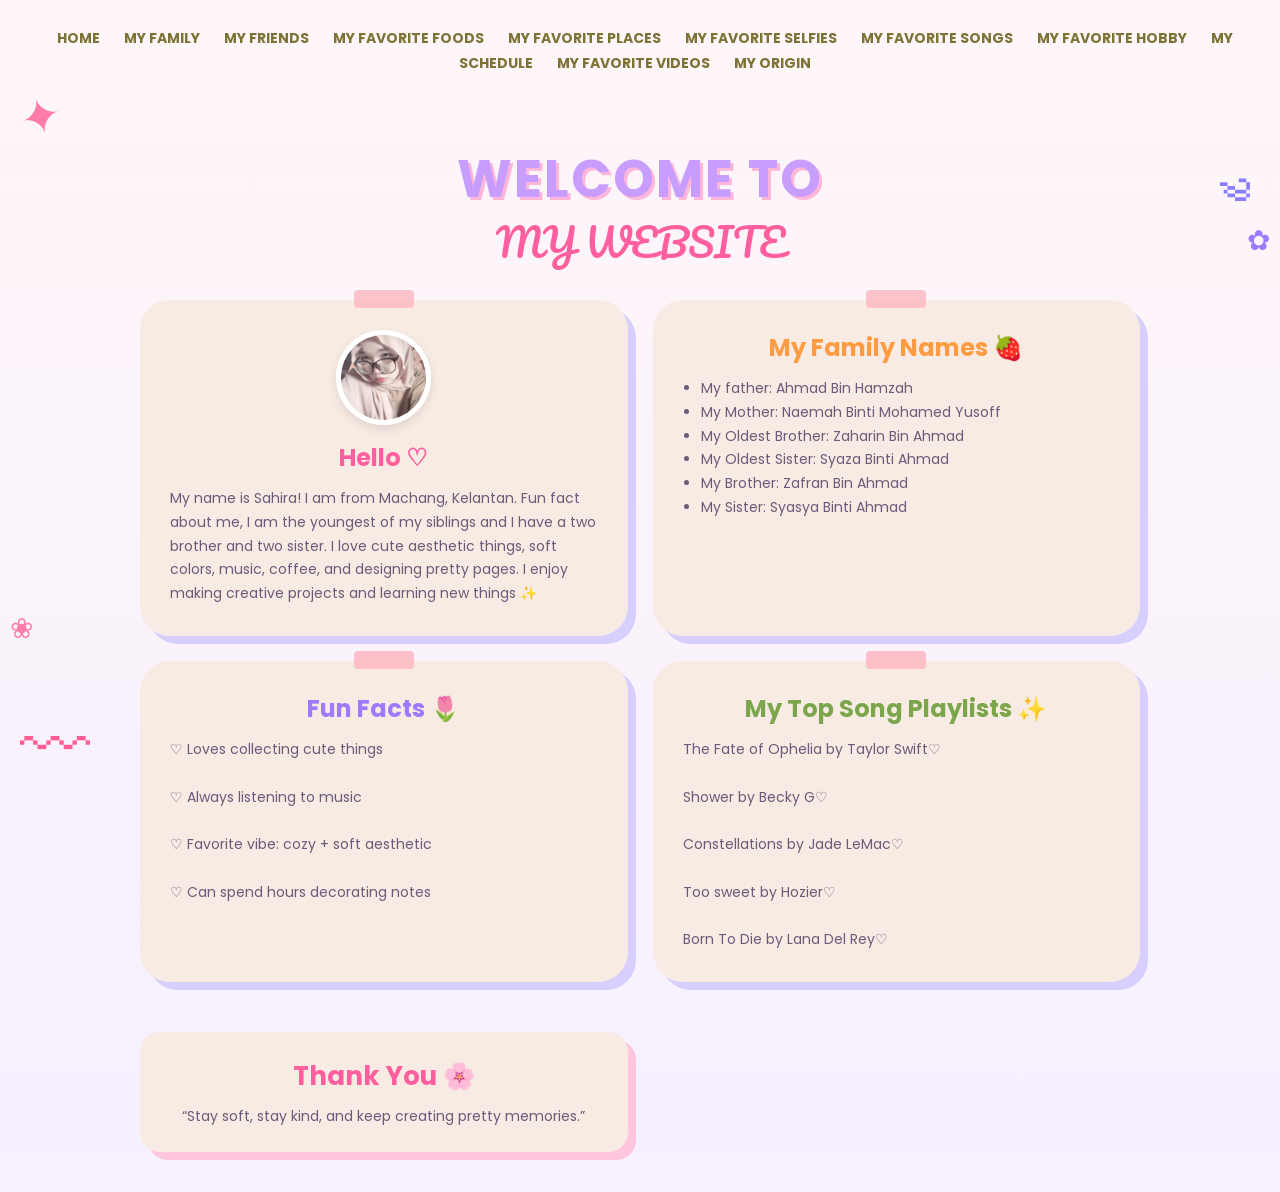
==== aboutme.html @ 78de3e6d "Add files via upload" ====
<!DOCTYPE html>
<html lang="en">
<head>
<meta charset="UTF-8" />
<meta name="viewport" content="width=device-width, initial-scale=1.0"/>
<title>About Me</title>

<link href="https://fonts.googleapis.com/css2?family=Poppins:wght@300;400;600&family=Pacifico&display=swap" rel="stylesheet">

<link rel="stylesheet" href="style.css">
<style>
</style>
</head>

<body>

<!-- MENU -->

<div class="menu">

<a href="home.html">HOME</a>

<a href="myfamily.html">MY FAMILY</a>

<a href="myfriends.html">MY FRIENDS</a>

<a href="myfavoritefoods.html">MY FAVORITE FOODS</a>

<a href="favoriteplaces.html">MY FAVORITE PLACES</a>

<a href="selfies.html">MY FAVORITE SELFIES</a>

<a href="myfavoritesongs.html">MY FAVORITE SONGS</a>

<a href="myfavoritehobby.html">MY FAVORITE HOBBY</a>

<a href="schedule.html">MY SCHEDULE</a>

<a href="myvideo.html">MY FAVORITE VIDEOS</a>

<a href="myorigin.html">MY ORIGIN</a>



</div>

<div class="bg-doodle1">✦</div>
<div class="bg-doodle2">༄</div>
<div class="bg-doodle3">〰</div>

<div class="sparkle s1">✿</div>
<div class="sparkle s2">❀</div>

<div class="container">

<div class="title">
<h1>WELCOME TO</h1>
<p>MY WEBSITE</p>
    </div>

<div class="grid">

<div class="card about">
<img src="Image/me.jpeg" class="profile">

<h2>Hello ♡</h2>

<p>
My name is Sahira! I am from Machang, Kelantan. Fun fact about me, I am the youngest of my siblings and I have a two brother and two sister.
I love cute aesthetic things, soft colors,
music, coffee, and designing pretty pages.
I enjoy making creative projects and learning new things ✨
</p>
</div>

<div class="card likes">
<h2>My Family Names 🍓</h2>

<ul>
<li>My father: Ahmad Bin Hamzah</li>
<li>My Mother: Naemah Binti Mohamed Yusoff</li>
<li>My Oldest Brother: Zaharin Bin Ahmad</li>
<li>My Oldest Sister: Syaza Binti Ahmad</li>
<li>My Brother: Zafran Bin Ahmad</li>
<li>My Sister: Syasya Binti Ahmad</li>
</ul>
</div>

<div class="card facts">
<h2>Fun Facts 🌷</h2>

<p>
♡ Loves collecting cute things  
<br><br>
♡ Always listening to music  
<br><br>
♡ Favorite vibe: cozy + soft aesthetic  
<br><br>
♡ Can spend hours decorating notes
</p>
</div>

<div class="card socials">
<h2>My Top Song Playlists ✨</h2>

<p>
The Fate of Ophelia by Taylor Swift♡
<br><br>
Shower by Becky G♡
<br><br>
Constellations by Jade LeMac♡
<br><br>
Too sweet by Hozier♡
<br><br>
Born To Die by Lana Del Rey♡
</p>
</div>


<div class="footer">
<h3>Thank You 🌸</h3>

<p>
“Stay soft, stay kind, and keep creating pretty memories.”
</p>
</div>

</body>
</html>
---- style.css ----
@import url('https://fonts.googleapis.com/css2?family=Poppins:wght@300;400;600&family=Pacifico&display=swap');

*{
    margin:0;
    padding:0;
    box-sizing:border-box;
}

body{
    font-family:'Poppins',sans-serif;
    background:linear-gradient(180deg,#fef6f8,#f6f0ff);
    color:#6b5b7a;
    overflow-x:hidden;
}

/* MENU */

.menu{
    text-align:center;
    padding:25px;
}

.menu a{
    text-decoration:none;
    color:#7d7337;
    margin:0 10px;
    font-size:14px;
    font-weight:bold;
}

/* Background Decorations */

.bg-doodle1{
    position:absolute;
    top:80px;
    left:20px;
    font-size:50px;
    color:#ff7ca8;
    transform:rotate(-15deg);
}

.bg-doodle2{
    position:absolute;
    right:30px;
    top:150px;
    font-size:60px;
    color:#8b7dff;
}

.bg-doodle3{
    position:absolute;
    bottom:100px;
    left:20px;
    font-size:70px;
    color:#ff5e95;
}

/* Main Container */

.container{
    width:95%;
    max-width:1000px;
    margin:40px auto;
    position:relative;
}

/* Title */

.title{
    text-align:center;
    margin-bottom:25px;
}

.title h1{
    font-size:52px;
    color:#c79dff;
    letter-spacing:2px;
    text-shadow:3px 3px #ffb6d9;
}

.title p{
    font-family:'Pacifico',cursive;
    font-size:38px;
    margin-top:-10px;
    color:#ff5f9e;
}

/* Grid Layout */

.grid{
    display:grid;
    grid-template-columns:1fr 1fr;
    gap:25px;
}

/* Cards */

.card{
    background:#f8ebe3;
    border-radius:30px;
    padding:30px;
    min-height:280px;
    position:relative;
    box-shadow:8px 8px 0px #d7d0ff;
    transition:0.3s;
}

.card:hover{
    transform:translateY(-6px) rotate(-1deg);
}

.card::before{
    content:'';
    width:60px;
    height:18px;
    background:#ffb6c1;
    position:absolute;
    top:-10px;
    left:50%;
    transform:translateX(-50%);
    border-radius:4px;
    opacity:0.8;
}

/* Headings */

.card h2{
    text-align:center;
    margin-bottom:12px;
    font-size:24px;
}

.about h2{
    color:#ff5f9e;
}

.likes h2{
    color:#ff9b42;
}

.facts h2{
    color:#9b7bff;
}

.socials h2{
    color:#7ba64b;
}

/* Text */

.card p,
.card li{
    font-size:14px;
    line-height:1.7;
}

ul{
    padding-left:18px;
}

/* Profile Picture */

.profile{
    width:95px;
    height:95px;
    border-radius:50%;
    object-fit:cover;
    display:block;
    margin:0 auto 15px;
    border:5px solid white;
    box-shadow:0 4px 10px rgba(0,0,0,0.1);
}

/* Footer */

.footer{
    margin-top:25px;
    background:#f8ebe3;
    border-radius:20px;
    padding:25px;
    text-align:center;
    box-shadow:8px 8px 0px #ffc5de;
}

.footer h3{
    color:#ff5f9e;
    margin-bottom:10px;
    font-size:26px;
}

.footer p{
    font-size:14px;
}

/* Sparkles */

.sparkle{
    position:absolute;
    font-size:28px;
}

.s1{
    top:220px;
    right:10px;
    color:#9b7bff;
}

.s2{
    bottom:250px;
    left:10px;
    color:#ff7ca8;
}

/* Responsive */

@media(max-width:700px){

    .grid{
        grid-template-columns:1fr;
    }

    .title h1{
        font-size:42px;
    }

    .title p{
        font-size:30px;
    }

    .container{
        width:90%;
    }

    .menu a{
        display:block;
        margin:10px 0;
    }





*{
margin:0;
padding:0;
box-sizing:border-box;
font-family:'Poppins',sans-serif;
}

body{
background:linear-gradient(180deg,#fff6fb,#f7efff);
color:#6b5b7a;
min-height:100vh;
overflow-x:hidden;
}

.container{
width:90%;
max-width:1100px;
margin:45px auto;
}

.title{
text-align:center;
margin-bottom:40px;
}

.title h1{
font-size:58px;
color:#c79dff;
letter-spacing:2px;
text-shadow:4px 4px #ffb6d9;
}

.title p{
font-family:'Pacifico',cursive;
font-size:42px;
color:#ff5f9e;
margin-top:-15px;
}

.place-gallery{
display:grid;
grid-template-columns:repeat(2,1fr);
gap:35px;
}

.place-card{
background:#f8ebe3;
border-radius:30px;
padding:22px;
box-shadow:10px 10px 0 #d7d0ff;
position:relative;
transition:0.3s;
cursor:pointer;
}

.place-card::before{
content:'';
width:70px;
height:18px;
background:#ffb6c1;
position:absolute;
top:-10px;
left:50%;
transform:translateX(-50%) rotate(-3deg);
border-radius:5px;
}

.place-card:hover{
transform:translateY(-7px) rotate(-1deg);
}

.place-card img{
width:100%;
height:360px;
object-fit:cover;
border-radius:20px;
border:5px solid white;
box-shadow:0 5px 12px rgba(0,0,0,0.15);
}

.place-card h2{
text-align:center;
margin-top:20px;
color:#ff5f9e;
font-size:24px;
}

.place-card p{
text-align:center;
margin-top:12px;
font-size:15px;
line-height:1.8;
}

.button{
text-align:center;
margin-top:45px;
}

.button a{
display:inline-block;
padding:13px 30px;
background:#ff8fc2;
color:white;
text-decoration:none;
border-radius:25px;
font-weight:bold;
box-shadow:5px 5px 0 #d7d0ff;
}

.button a:hover{
background:#ff6ba9;
}

.doodle{
position:fixed;
font-size:42px;
z-index:-1;
}

.d1{
top:170px;
left:45px;
}

.d2{
top:230px;
right:55px;
}

.d3{
bottom:120px;
left:55px;
}

.d4{
bottom:130px;
right:60px;
}

.active{
transform:scale(1.04);
}

@media(max-width:768px){
.place-gallery{
grid-template-columns:1fr;
}

.title h1{
font-size:42px;
}

.title p{
font-size:32px;
}

.place-card img{
height:300px;
}
}



{
    margin:0;
    padding:0;
    background-color:#fffdf8;
    font-family:Arial;
    overflow:hidden;
}

/* TOP BAR */

.top{
    width:100%;
    height:20px;
    background-color:#cfd97c;
}


/* MAIN SECTION */

.main{
    width:100%;
    margin-top:70px;
    text-align:center;
    position:relative;
}

/* PHOTO */

.photo{
    width:220px;
    height:220px;
    border-radius:50%;
    border:4px solid #f5a3b3;
    object-fit:cover;
    position:absolute;
    left:220px;
    top:20px;
}

/* BLUE SHAPE */

.shape{
    width:650px;
    height:230px;
    background-color:#b7cde8;
    border-radius:120px;
    margin:auto;
}

/* TITLE */

.title{
    position:absolute;
    top:80px;
    left:50%;
    transform:translateX(-50%);
    font-size:70px;
    color:#6e6b2d;
    font-family:Georgia;
    font-weight:bold;
    text-align:center;
    width:100%;
}

/* DECORATIONS */

.wave{
    position:absolute;
    top:-40px;
    left:650px;
    font-size:80px;
    color:#f5a3b3;
}

.star{
    position:absolute;
    top:300px;
    left:730px;
    font-size:60px;
    color:#d8d86f;
}

.flower{
    position:absolute;
    top:250px;
    right:180px;
    font-size:90px;
    color:#66b8b0;
}

.rainbow{
    position:absolute;
    top:250px;
    left:180px;
    font-size:90px;
    color:#f5a3b3;
}

/* BUTTON */

.button{
    text-align:center;
    margin-top:100px;
}

.button a{
    text-decoration:none;
    background-color:#f0a18f;
    color:white;
    padding:15px 30px;
    border-radius:30px;
    font-size:18px;
}

.button a:hover{
    background-color:#e48872;
}

/* BOTTOM WAVE */

.bottom{
    width:100%;
    height:40px;
    background-color:#f0a18f;
    position:absolute;
    bottom:0;
}





*{
    margin:0;
    padding:0;
    box-sizing:border-box;
}

body{
    background:linear-gradient(180deg,#fef6f8,#f6f0ff);
    font-family:'Poppins',sans-serif;
    display:flex;
    justify-content:center;
    align-items:center;
    min-height:100vh;
    padding:40px;
}

/* Scrapbook Page */

.scrapbook{
    width:1100px;
    min-height:900px;
    background:#d9bf9b;
    background-image:
    radial-gradient(circle at 10% 20%, rgba(255,255,255,0.1) 0%, transparent 25%),
    radial-gradient(circle at 90% 90%, rgba(255,255,255,0.08) 0%, transparent 25%);
    border-radius:20px;
    position:relative;
    overflow:hidden;
    padding:40px;
    box-shadow:12px 12px 0px #d7d0ff;
}

/* Torn Paper Effect */

.scrapbook::before{
    content:"";
    position:absolute;
    top:0;
    left:0;
    width:100%;
    height:40px;
    background:#e8d3ba;
    clip-path:polygon(0 0,100% 0,100% 60%,95% 50%,90% 65%,85% 45%,80% 60%,75% 40%,70% 55%,65% 35%,60% 55%,55% 35%,50% 60%,45% 40%,40% 60%,35% 45%,30% 65%,25% 50%,20% 65%,15% 45%,10% 60%,5% 45%,0 60%);
}

/* Main Grid */

.gallery{
    display:grid;
    grid-template-columns:repeat(4,1fr);
    gap:12px;
    margin-top:30px;
}

/* Photos */

.photo{
    background:white;
    padding:6px;
    border:3px solid #fff;
    box-shadow:0 4px 12px rgba(0,0,0,0.15);
    transition:0.3s;
}

.photo:hover{
    transform:scale(1.05);
}

.photo img{
    width:100%;
    height:100%;
    object-fit:cover;
    display:block;
}

.small{
    height:120px;
}

.medium{
    height:200px;
}

.large{
    height:300px;
}

/* Title */

.family-title{
    position:absolute;
    top:420px;
    left:50%;
    transform:translateX(-50%);
    font-family:'Pacifico',cursive;
    font-size:55px;
    color:white;
    text-shadow:2px 2px 8px rgba(0,0,0,0.3);
}

/* Decorative Elements */

.airplane{
    position:absolute;
    right:60px;
    bottom:200px;
    font-size:90px;
    opacity:0.8;
}

.building-left{
    position:absolute;
    bottom:0;
    left:0;
    font-size:140px;
}

.building-right{
    position:absolute;
    bottom:0;
    right:0;
    font-size:140px;
}

.sticker{
    position:absolute;
    font-size:60px;
}

.s1{
    top:80px;
    left:60px;
}

.s2{
    bottom:120px;
    left:300px;
}

.s3{
    top:250px;
    right:80px;
}

/* Responsive */

@media(max-width:900px){

.gallery{
    grid-template-columns:repeat(2,1fr);
}

.family-title{
    position:relative;
    top:auto;
    left:auto;
    transform:none;
    text-align:center;
    margin:30px 0;
}

.scrapbook{
    width:100%;
}

}





*{
margin:0;
padding:0;
box-sizing:border-box;
font-family:Arial,sans-serif;
}

body{
background:#f7efe8;
padding:30px;
display:flex;
justify-content:center;
}

.container{
width:850px;
}

.player-card{
background:#f5e3d9;
padding:25px;
border-radius:25px;
border:2px solid #6d4c57;
box-shadow:0 8px 0 #ff7ecf,0 15px 0 #8c52ff;
}

.title{
text-align:center;
font-size:22px;
margin-bottom:20px;
color:#5a2d42;
}

.player-content{
display:flex;
justify-content:space-between;
align-items:center;
}

.song-info h2{
margin:10px 0;
color:#4a2535;
}

.song-info p{
color:#7a6670;
}

.album-art{
width:250px;
height:180px;
border-radius:20px;
background:linear-gradient(135deg,#ffcce6,#f7d6ff,#fff0f6);
border:2px solid #7b5365;
}

.controls{
margin-top:20px;
}

.controls button{
padding:10px 15px;
border:none;
border-radius:50px;
cursor:pointer;
margin-right:10px;
}

.playlist-card{
margin-top:40px;
background:#f5e3d9;
padding:25px;
border-radius:25px;
border:2px solid #6d4c57;
box-shadow:0 8px 0 #ff7ecf,0 15px 0 #8c52ff;
display:flex;
flex-direction:column;
gap:15px;
}

.song{
display:flex;
align-items:center;
gap:15px;
background:white;
padding:12px;
border-radius:15px;
cursor:pointer;
}

.song img{
width:70px;
height:70px;
border-radius:10px;
object-fit:cover;
}

.song span{
margin-left:auto;
font-size:20px;
}

@media(max-width:768px){

.player-content{
flex-direction:column;
gap:20px;
}

.album-art{
width:100%;
}

.container{
width:100%;
}

}






*{
margin:0;
padding:0;
box-sizing:border-box;
font-family:'Poppins',sans-serif;
}
body{
background:linear-gradient(180deg,#fff6fb,#f6f0ff);
color:#6b5b7a;
min-height:100vh;
overflow-x:hidden;
}
.menu{
text-align:center;
padding:25px;
}
.menu a{
text-decoration:none;
color:#7d7337;
margin:0 18px;
font-size:14px;
font-weight:bold;
}
.container{
width:90%;
max-width:1100px;
margin:40px auto;
position:relative;
}
.title{
text-align:center;
margin-bottom:35px;
}
.title h1{
font-size:58px;
color:#c79dff;
text-shadow:3px 3px #ffb6d9;
letter-spacing:2px;
}
.title p{
font-family:'Pacifico',cursive;
font-size:42px;
color:#ff5f9e;
margin-top:-15px;
}
.food-gallery{
display:grid;
grid-template-columns:repeat(2,1fr);
gap:30px;
}
.food-card{
background:#f8ebe3;
border-radius:30px;
padding:20px;
box-shadow:8px 8px 0 #d7d0ff;
position:relative;
transition:0.3s;
}
.food-card::before{
content:'';
width:65px;
height:18px;
background:#ffb6c1;
position:absolute;
top:-10px;
left:50%;
transform:translateX(-50%) rotate(-3deg);
border-radius:5px;
}
.food-card:hover{
transform:translateY(-6px) rotate(-1deg);
}
.food-card img{
width:100%;
height:330px;
object-fit:cover;
border-radius:22px;
border:5px solid white;
box-shadow:0 4px 10px rgba(0,0,0,0.08);
}
.food-card h2{
text-align:center;
margin-top:15px;
color:#ff5f9e;
font-size:24px;
}
.food-card p{
margin-top:10px;
font-size:15px;
line-height:1.7;
text-align:center;
}
.button{
text-align:center;
margin-top:40px;
}
.button a{
display:inline-block;
padding:13px 30px;
background:#ff8fc2;
color:white;
text-decoration:none;
border-radius:25px;
font-weight:bold;
box-shadow:5px 5px 0 #d7d0ff;
}
.button a:hover{
background:#ff6ba9;
}
.doodle{
position:fixed;
font-size:45px;
z-index:-1;
}
.d1{
top:150px;
left:35px;
}
.d2{
right:50px;
top:220px;
}
.d3{
left:60px;
bottom:120px;
}
.d4{
right:55px;
bottom:100px;
}
.active{
transform:scale(1.04);
}
@media(max-width:768px){
.menu a{
display:block;
margin:10px 0;
}
.food-gallery{
grid-template-columns:1fr;
}
.title h1{
font-size:42px;
}
.title p{
font-size:32px;
}
.food-card img{
height:300px;
}
}




*{
margin:0;
padding:0;
box-sizing:border-box;
font-family:'Poppins',sans-serif;
}
body{
background:linear-gradient(180deg,#fff6fb,#f6f0ff);
color:#6b5b7a;
min-height:100vh;
overflow-x:hidden;
}
.menu{
text-align:center;
padding:25px;
}
.menu a{
text-decoration:none;
color:#7d7337;
margin:0 18px;
font-size:14px;
font-weight:bold;
}
.container{
width:90%;
max-width:1100px;
margin:40px auto;
position:relative;
}
.title{
text-align:center;
margin-bottom:35px;
}
.title h1{
font-size:58px;
color:#c79dff;
text-shadow:3px 3px #ffb6d9;
letter-spacing:2px;
}
.title p{
font-family:'Pacifico',cursive;
font-size:42px;
color:#ff5f9e;
margin-top:-15px;
}
.gallery{
display:grid;
grid-template-columns:repeat(2,1fr);
gap:30px;
}
.friend-card{
background:#f8ebe3;
border-radius:30px;
padding:20px;
box-shadow:8px 8px 0 #d7d0ff;
position:relative;
transition:0.3s;
}
.friend-card::before{
content:'';
width:65px;
height:18px;
background:#ffb6c1;
position:absolute;
top:-10px;
left:50%;
transform:translateX(-50%) rotate(-3deg);
border-radius:5px;
}
.friend-card:hover{
transform:translateY(-6px) rotate(-1deg);
}
.friend-card img{
width:100%;
height:390px;
object-fit:cover;
border-radius:22px;
border:5px solid white;
box-shadow:0 4px 10px rgba(0,0,0,0.08);
}
.friend-card h2{
text-align:center;
margin-top:15px;
color:#ff5f9e;
font-size:24px;
}
.friend-card p{
margin-top:10px;
font-size:15px;
line-height:1.7;
text-align:center;
}
.button{
text-align:center;
margin-top:40px;
}
.button a{
display:inline-block;
padding:13px 30px;
background:#ff8fc2;
color:white;
text-decoration:none;
border-radius:25px;
font-weight:bold;
box-shadow:5px 5px 0 #d7d0ff;
}
.button a:hover{
background:#ff6ba9;
}
.doodle{
position:fixed;
font-size:45px;
z-index:-1;
}
.d1{
top:150px;
left:35px;
color:#ff5f9e;
}
.d2{
right:50px;
top:220px;
color:#9b7bff;
}
.d3{
left:60px;
bottom:120px;
color:#ff7ca8;
}
.d4{
right:55px;
bottom:100px;
color:#8b7dff;
}
.active{
transform:scale(1.04);
}
@media(max-width:768px){
.menu a{
display:block;
margin:10px 0;
}
.gallery{
grid-template-columns:1fr;
}
.title h1{
font-size:42px;
}
.title p{
font-size:32px;
}
.friend-card img{
height:340px;
}
}





*{
margin:0;
padding:0;
box-sizing:border-box;
font-family:'Poppins',sans-serif;
}

body{
background:linear-gradient(180deg,#fff6fb,#f6f0ff);
min-height:100vh;
color:#6b5b7a;
overflow-x:hidden;
}

.menu{
text-align:center;
padding:25px;
}

.menu a{
text-decoration:none;
color:#7d7337;
margin:0 18px;
font-size:14px;
font-weight:bold;
}

.container{
width:90%;
max-width:1100px;
margin:40px auto;
}

.title{
text-align:center;
margin-bottom:35px;
}

.title h1{
font-size:58px;
color:#c79dff;
text-shadow:3px 3px #ffb6d9;
}

.title p{
font-family:'Pacifico',cursive;
font-size:42px;
color:#ff5f9e;
margin-top:-15px;
}

.hobby-gallery{
display:grid;
grid-template-columns:repeat(3,1fr);
gap:30px;
}

.hobby-card{
background:#f8ebe3;
padding:20px;
border-radius:30px;
box-shadow:8px 8px 0px #d7d0ff;
position:relative;
transition:0.3s;
cursor:pointer;
}

.hobby-card::before{
content:'';
width:65px;
height:18px;
background:#ffb6c1;
position:absolute;
top:-10px;
left:50%;
transform:translateX(-50%) rotate(-3deg);
border-radius:5px;
}

.hobby-card:hover{
transform:translateY(-8px) rotate(-1deg);
}

.hobby-card img{
width:100%;
height:300px;
object-fit:cover;
border-radius:20px;
border:5px solid white;
}

.hobby-card h2{
text-align:center;
margin-top:15px;
color:#ff5f9e;
font-size:24px;
}

.hobby-card p{
text-align:center;
margin-top:10px;
line-height:1.7;
font-size:14px;
}

.button{
text-align:center;
margin-top:40px;
}

.button a{
display:inline-block;
padding:13px 30px;
background:#ff8fc2;
color:white;
text-decoration:none;
border-radius:25px;
font-weight:bold;
box-shadow:5px 5px 0px #d7d0ff;
}

.button a:hover{
background:#ff6ba9;
}

.doodle{
position:fixed;
font-size:40px;
z-index:-1;
}

.d1{
top:180px;
left:30px;
}

.d2{
right:40px;
top:230px;
}

.d3{
left:50px;
bottom:100px;
}

.d4{
right:60px;
bottom:130px;
}

.active{
transform:scale(1.05);
}

@media(max-width:900px){

.hobby-gallery{
grid-template-columns:1fr;
}

.title h1{
font-size:42px;
}

.title p{
font-size:32px;
}

}






*{
margin:0;
padding:0;
box-sizing:border-box;
font-family:'Poppins',sans-serif;
}
body{
background:linear-gradient(180deg,#fff6fb,#f6f0ff);
min-height:100vh;
color:#6b5b7a;
overflow-x:hidden;
}
.container{
width:90%;
max-width:1000px;
margin:40px auto;
}
.title{
text-align:center;
margin-bottom:35px;
}
.title h1{
font-size:55px;
color:#c79dff;
text-shadow:4px 4px #ffb6d9;
letter-spacing:2px;
}
.title p{
font-family:'Pacifico',cursive;
font-size:40px;
color:#ff5f9e;
margin-top:-12px;
}
.origin-card{
background:#f8ebe3;
border-radius:35px;
padding:25px;
box-shadow:10px 10px 0 #d7d0ff;
position:relative;
margin-bottom:35px;
}
.origin-card::before{
content:'';
width:80px;
height:20px;
background:#ffb6c1;
position:absolute;
top:-10px;
left:50%;
transform:translateX(-50%) rotate(-3deg);
border-radius:5px;
}
.flag-box{
text-align:center;
margin-bottom:25px;
}
.flag-box img{
width:300px;
height:180px;
object-fit:cover;
border-radius:18px;
border:5px solid white;
box-shadow:0 5px 12px rgba(0,0,0,0.15);
}
.flag-box h2{
margin-top:15px;
color:#ff5f9e;
font-size:28px;
}
.flag-box p{
font-size:15px;
line-height:1.8;
margin-top:10px;
}
.info-gallery{
display:grid;
grid-template-columns:1fr 1fr;
gap:30px;
}
.info-card{
background:white;
padding:18px;
border-radius:25px;
box-shadow:6px 6px 0 #ffd6ea;
transition:0.3s;
cursor:pointer;
}
.info-card:hover{
transform:translateY(-6px) rotate(-1deg);
}
.info-card img{
width:100%;
height:300px;
object-fit:cover;
border-radius:18px;
border:4px solid #ffd6e5;
}
.info-card h2{
text-align:center;
color:#ff5f9e;
font-size:24px;
margin-top:15px;
}
.info-card p{
text-align:center;
font-size:14px;
line-height:1.7;
margin-top:10px;
}
.family-note{
background:#fff;
border-radius:25px;
padding:25px;
margin-top:30px;
box-shadow:6px 6px 0 #ffd6ea;
border:3px dashed #ffb6d9;
text-align:center;
}
.family-note h2{
color:#ff5f9e;
font-size:26px;
margin-bottom:12px;
}
.family-note p{
font-size:15px;
line-height:1.8;
}
.school-link{
display:block;
text-align:center;
margin-top:15px;
text-decoration:none;
background:#ff8fc2;
color:white;
padding:10px 20px;
border-radius:25px;
font-weight:bold;
box-shadow:4px 4px 0 #d7d0ff;
}
.school-link:hover{
background:#ff6ba9;
}
.button{
text-align:center;
margin-top:40px;
}
.button a{
display:inline-block;
padding:13px 30px;
background:#ff8fc2;
color:white;
text-decoration:none;
border-radius:25px;
font-weight:bold;
box-shadow:5px 5px 0 #d7d0ff;
}
.button a:hover{
background:#ff6ba9;
}
.doodle{
position:fixed;
font-size:42px;
z-index:-1;
}
.d1{
top:160px;
left:40px;
}
.d2{
top:240px;
right:50px;
}
.d3{
bottom:120px;
left:60px;
}
.d4{
bottom:130px;
right:60px;
}
.active{
transform:scale(1.04);
}
@media(max-width:768px){
.title h1{
font-size:40px;
}
.title p{
font-size:30px;
}
.info-gallery{
grid-template-columns:1fr;
}
.flag-box img{
width:100%;
}
.info-card img{
height:260px;
}
}




*{
margin:0;
padding:0;
box-sizing:border-box;
font-family:'Poppins',sans-serif;
}

body{
background:linear-gradient(180deg,#fff6fb,#f7efff);
min-height:100vh;
color:#6b5b7a;
overflow-x:hidden;
}

.container{
width:90%;
max-width:1200px;
margin:40px auto;
}

.title{
text-align:center;
margin-bottom:40px;
}

.title h1{
font-size:58px;
color:#c79dff;
text-shadow:4px 4px #ffb6d9;
letter-spacing:2px;
}

.title p{
font-family:'Pacifico',cursive;
font-size:40px;
color:#ff5f9e;
margin-top:-10px;
}

.video-gallery{
display:grid;
grid-template-columns:repeat(3,1fr);
gap:30px;
}

.video-card{
background:#f8ebe3;
padding:20px;
border-radius:30px;
box-shadow:10px 10px 0px #d7d0ff;
position:relative;
transition:0.3s;
cursor:pointer;
}

.video-card::before{
content:'';
width:70px;
height:18px;
background:#ffb6c1;
position:absolute;
top:-10px;
left:50%;
transform:translateX(-50%) rotate(-3deg);
border-radius:5px;
}

.video-card:hover{
transform:translateY(-8px);
}

.video-box{
background:white;
padding:10px;
border-radius:20px;
}

video{
width:100%;
height:420px;
object-fit:cover;
border-radius:15px;
border:4px solid #ffd6e5;
}

.video-card h2{
text-align:center;
margin-top:15px;
color:#ff5f9e;
font-size:24px;
}

.video-card p{
text-align:center;
margin-top:10px;
line-height:1.7;
font-size:14px;
}

.button{
text-align:center;
margin-top:40px;
}

.button a{
display:inline-block;
padding:13px 30px;
background:#ff8fc2;
color:white;
text-decoration:none;
border-radius:25px;
font-weight:bold;
box-shadow:5px 5px 0px #d7d0ff;
}

.button a:hover{
background:#ff6ba9;
}

.doodle{
position:fixed;
font-size:40px;
z-index:-1;
}

.d1{
top:150px;
left:40px;
}

.d2{
top:220px;
right:50px;
}

.d3{
bottom:120px;
left:50px;
}

.d4{
bottom:130px;
right:60px;
}

.active{
transform:scale(1.03);
}

@media(max-width:900px){

.video-gallery{
grid-template-columns:1fr;
}

video{
height:500px;
}

.title h1{
font-size:42px;
}

.title p{
font-size:30px;
}

}





 body{
            font-family: 'Comic Sans MS', cursive;
            background-color:#ffeef2;
            padding:20px;
        }

        h1{
            text-align:center;
            color:#d97b93;
        }

        table{
            width:100%;
            border-collapse:collapse;
            background:white;
        }

        th{
            background:#f8c8d8;
            color:#6b4f4f;
            padding:10px;
        }

        td{
            border:1px solid #f8c8d8;
            padding:10px;
            text-align:center;
            color:#7a6a6a;
        }

        tr:nth-child(even){
            background:#fff7f9;
        }
	

.button{
    text-align:center;
    margin-top:20px;
}

.button a{
    text-decoration:none;
    background-color:#ff8fb3;
    color:white;
    padding:12px 25px;
    border-radius:20px;
}




*{
margin:0;
padding:0;
box-sizing:border-box;
font-family:Arial,sans-serif;
}

body{
background:linear-gradient(180deg,#fff5fb,#f4ecff);
min-height:100vh;
padding:30px;
color:#5a3d63;
}

.container{
width:90%;
max-width:1000px;
margin:auto;
text-align:center;
}

.title{
font-size:38px;
margin-bottom:30px;
color:#ff6fae;
text-shadow:3px 3px #ffd6ea;
}

.gallery{
display:grid;
grid-template-columns:repeat(2,1fr);
gap:25px;
}

.photo{
background:#fff;
padding:12px;
border-radius:25px;
box-shadow:8px 8px 0 #d7d0ff;
border:3px solid #ffd6ea;
transition:0.3s;
}

.photo:hover{
transform:translateY(-8px) rotate(-1deg);
}

.photo img{
width:100%;
height:420px;
object-fit:cover;
border-radius:18px;
}

.photo p{
margin-top:10px;
font-size:14px;
color:#6b5b7a;
}

.sticker{
position:fixed;
font-size:35px;
z-index:-1;
}

.star{
top:80px;
left:80px;
}

.heart{
top:150px;
right:100px;
}

.flower{
bottom:80px;
left:120px;
}

.button{
display:inline-block;
margin-top:35px;
padding:12px 30px;
background:#ff8fc2;
color:white;
text-decoration:none;
border-radius:25px;
font-weight:bold;
box-shadow:4px 4px 0 #d7d0ff;
}

.button:hover{
background:#ff6ba9;
}

@media(max-width:768px){

.gallery{
grid-template-columns:1fr;
}

.photo img{
height:350px;
}

.title{
font-size:30px;
}

}
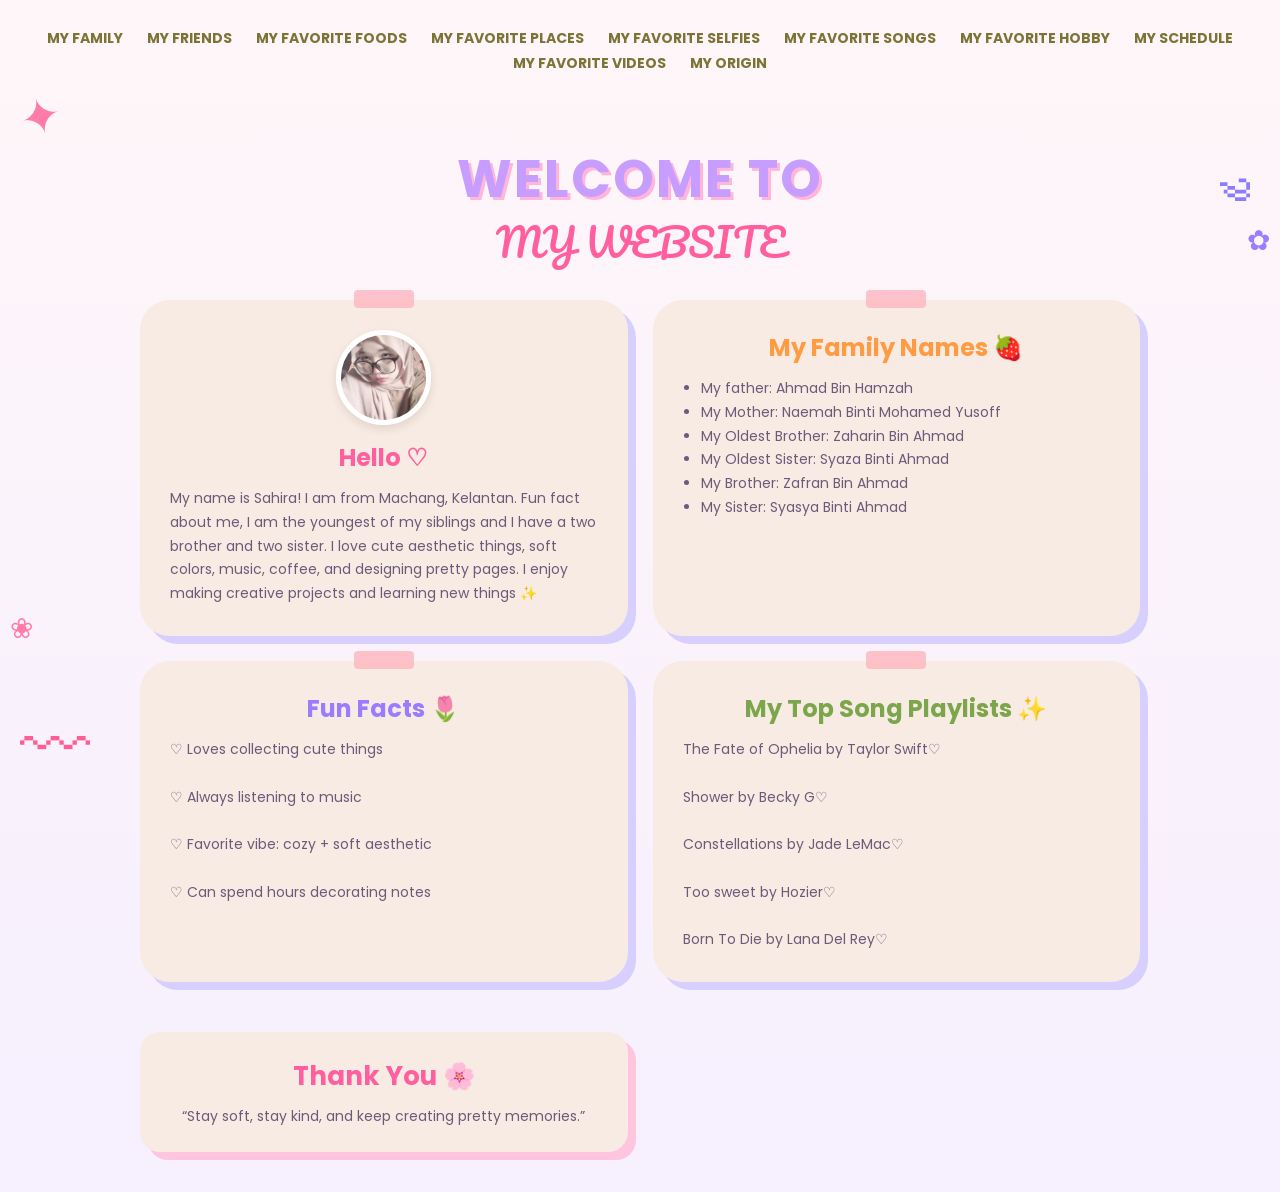
==== commit 17bd9388: "aboutme.html" ====
--- a/aboutme.html
+++ b/aboutme.html
@@ -18,21 +18,19 @@
 
 <div class="menu">
 
-<a href="home.html">HOME</a>
-
 <a href="myfamily.html">MY FAMILY</a>
 
 <a href="myfriends.html">MY FRIENDS</a>
 
-<a href="myfavoritefoods.html">MY FAVORITE FOODS</a>
+<a href="myfoods.html">MY FAVORITE FOODS</a>
 
-<a href="favoriteplaces.html">MY FAVORITE PLACES</a>
+<a href="favoriteplace.html">MY FAVORITE PLACES</a>
 
 <a href="selfies.html">MY FAVORITE SELFIES</a>
 
 <a href="myfavoritesongs.html">MY FAVORITE SONGS</a>
 
-<a href="myfavoritehobby.html">MY FAVORITE HOBBY</a>
+<a href="myhobby.html">MY FAVORITE HOBBY</a>
 
 <a href="schedule.html">MY SCHEDULE</a>
 
@@ -126,4 +124,4 @@
 </div>
 
 </body>
-</html>    +</html>    
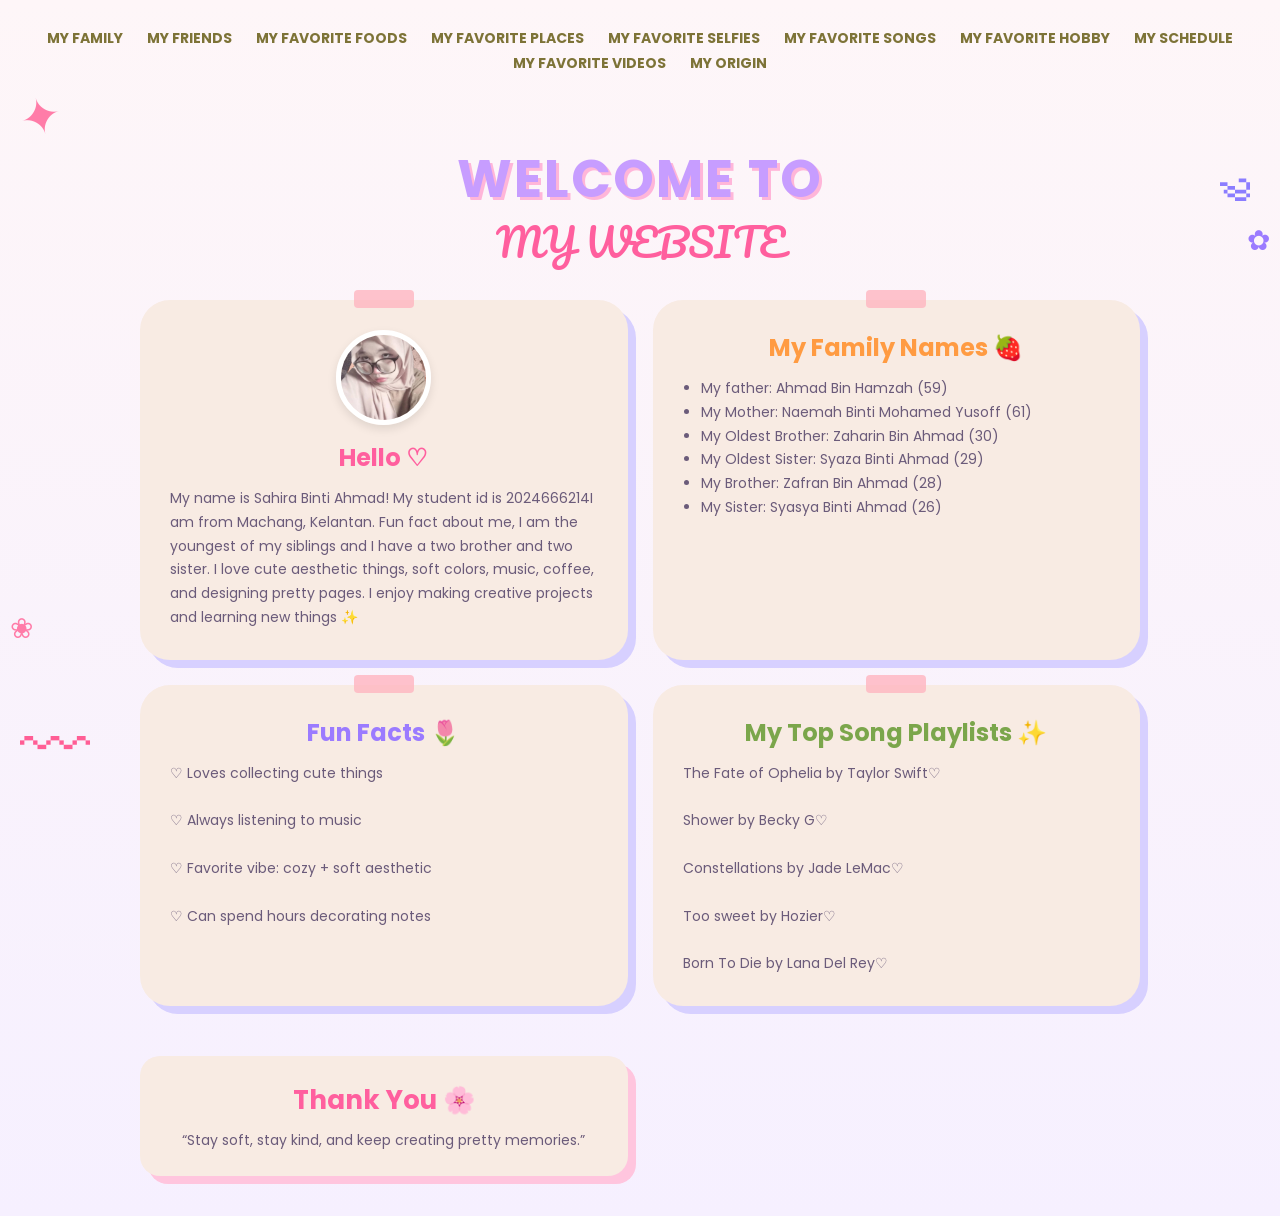
==== commit 95b33b27: "aboutme.html" ====
--- a/aboutme.html
+++ b/aboutme.html
@@ -64,7 +64,7 @@
 <h2>Hello ♡</h2>
 
 <p>
-My name is Sahira! I am from Machang, Kelantan. Fun fact about me, I am the youngest of my siblings and I have a two brother and two sister.
+My name is Sahira Binti Ahmad! My student id is 2024666214I am from Machang, Kelantan. Fun fact about me, I am the youngest of my siblings and I have a two brother and two sister.
 I love cute aesthetic things, soft colors,
 music, coffee, and designing pretty pages.
 I enjoy making creative projects and learning new things ✨
@@ -75,12 +75,12 @@
 <h2>My Family Names 🍓</h2>
 
 <ul>
-<li>My father: Ahmad Bin Hamzah</li>
-<li>My Mother: Naemah Binti Mohamed Yusoff</li>
-<li>My Oldest Brother: Zaharin Bin Ahmad</li>
-<li>My Oldest Sister: Syaza Binti Ahmad</li>
-<li>My Brother: Zafran Bin Ahmad</li>
-<li>My Sister: Syasya Binti Ahmad</li>
+<li>My father: Ahmad Bin Hamzah (59)</li>
+<li>My Mother: Naemah Binti Mohamed Yusoff (61)</li>
+<li>My Oldest Brother: Zaharin Bin Ahmad (30)</li>
+<li>My Oldest Sister: Syaza Binti Ahmad (29)</li>
+<li>My Brother: Zafran Bin Ahmad (28)</li>
+<li>My Sister: Syasya Binti Ahmad (26)</li>
 </ul>
 </div>
 
